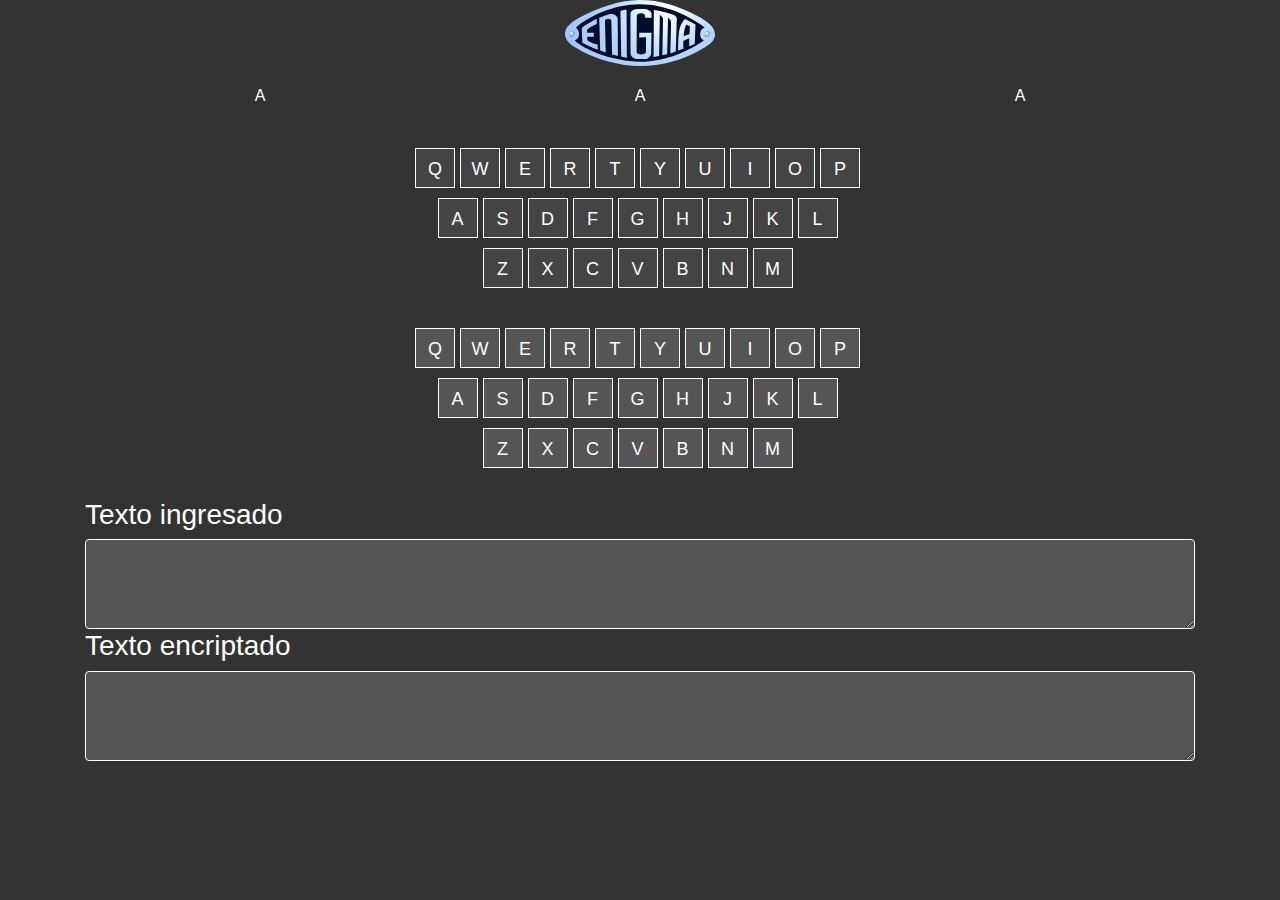
==== index.html @ 5b9cd6a6 ":rocket: Let's go" ====
<!DOCTYPE html>
<html lang="en">
<head>
    <meta charset="UTF-8">
    <meta name="viewport" content="width=device-width, initial-scale=1.0">
    <title>Máquina Enigma</title>
    <link rel="icon" type="image/x-icon" href="logo.svg">
    <link href="https://stackpath.bootstrapcdn.com/bootstrap/4.5.2/css/bootstrap.min.css" rel="stylesheet">
    <link href="style.css" rel="stylesheet">
</head>
<body>
    <div class="container">
        <!-- <h1 class="text-center">Máquina Enigma</h1> -->
        <img class = "centered-image" src="logo.svg" alt="Enigma Logo" style="width: 150px; height: auto;">
        <div class="row text-center">
            <div class="col-md-4">
                <div id="rotor3-char" class="mt-2">A</div>
            </div>
            <div class="col-md-4">
                <div id="rotor2-char" class="mt-2">A</div>
            </div>
            <div class="col-md-4">
                <div id="rotor1-char" class="mt-2">A</div>
            </div>
        </div>
        
        <div class="keyboard">
            <div class="row justify-content-center">
                <div class="lamp" id="lamp-Q">Q</div>
                <div class="lamp" id="lamp-W">W</div>
                <div class="lamp" id="lamp-E">E</div>
                <div class="lamp" id="lamp-R">R</div>
                <div class="lamp" id="lamp-T">T</div>
                <div class="lamp" id="lamp-Y">Y</div>
                <div class="lamp" id="lamp-U">U</div>
                <div class="lamp" id="lamp-I">I</div>
                <div class="lamp" id="lamp-O">O</div>
                <div class="lamp" id="lamp-P">P</div>
            </div>
            <div class="row justify-content-center">
                <div class="lamp" id="lamp-A">A</div>
                <div class="lamp" id="lamp-S">S</div>
                <div class="lamp" id="lamp-D">D</div>
                <div class="lamp" id="lamp-F">F</div>
                <div class="lamp" id="lamp-G">G</div>
                <div class="lamp" id="lamp-H">H</div>
                <div class="lamp" id="lamp-J">J</div>
                <div class="lamp" id="lamp-K">K</div>
                <div class="lamp" id="lamp-L">L</div>
            </div>
            <div class="row justify-content-center">
                <div class="lamp" id="lamp-Z">Z</div>
                <div class="lamp" id="lamp-X">X</div>
                <div class="lamp" id="lamp-C">C</div>
                <div class="lamp" id="lamp-V">V</div>
                <div class="lamp" id="lamp-B">B</div>
                <div class="lamp" id="lamp-N">N</div>
                <div class="lamp" id="lamp-M">M</div>
            </div>
        </div>

        <div class="keyboard">
            <div class="row justify-content-center">
                <div class="key" onclick="pressKey('Q')">Q</div>
                <div class="key" onclick="pressKey('W')">W</div>
                <div class="key" onclick="pressKey('E')">E</div>
                <div class="key" onclick="pressKey('R')">R</div>
                <div class="key" onclick="pressKey('T')">T</div>
                <div class="key" onclick="pressKey('Y')">Y</div>
                <div class="key" onclick="pressKey('U')">U</div>
                <div class="key" onclick="pressKey('I')">I</div>
                <div class="key" onclick="pressKey('O')">O</div>
                <div class="key" onclick="pressKey('P')">P</div>
            </div>
            <div class="row justify-content-center">
                <div class="key" onclick="pressKey('A')">A</div>
                <div class="key" onclick="pressKey('S')">S</div>
                <div class="key" onclick="pressKey('D')">D</div>
                <div class="key" onclick="pressKey('F')">F</div>
                <div class="key" onclick="pressKey('G')">G</div>
                <div class="key" onclick="pressKey('H')">H</div>
                <div class="key" onclick="pressKey('J')">J</div>
                <div class="key" onclick="pressKey('K')">K</div>
                <div class="key" onclick="pressKey('L')">L</div>
            </div>
            <div class="row justify-content-center">
                <div class="key" onclick="pressKey('Z')">Z</div>
                <div class="key" onclick="pressKey('X')">X</div>
                <div class="key" onclick="pressKey('C')">C</div>
                <div class="key" onclick="pressKey('V')">V</div>
                <div class="key" onclick="pressKey('B')">B</div>
                <div class="key" onclick="pressKey('N')">N</div>
                <div class="key" onclick="pressKey('M')">M</div>
            </div>
        </div>

        <h3>Texto ingresado</h2>
        <textarea id="input-text" class="form-control" rows="2" readonly></textarea>
        <h3>Texto encriptado</h2>
        <textarea id="output-text" class="form-control" rows="2" readonly></textarea>

    </div>

    <script src="https://code.jquery.com/jquery-3.5.1.slim.min.js"></script>
    <script src="https://cdn.jsdelivr.net/npm/@popperjs/core@2.5.4/dist/umd/popper.min.js"></script>
    <script src="https://stackpath.bootstrapcdn.com/bootstrap/4.5.2/js/bootstrap.min.js"></script>
    <script src="enigma.js"></script>
</body>
</html>
---- style.css ----
body {
    background-color: #333;
    color: #fff;
}
.keyboard {
    margin-top: 40px;
    margin-bottom: 30px;
}
.keyboard .row {
    margin-bottom: 10px;
}
.key, .lamp {
    width: 40px;
    height: 40px;
    border: 1px solid #fff;
    display: inline-block;
    line-height: 40px;
    text-align: center;
    font-size: 18px;
    cursor: pointer;
    background-color: #555;
    margin-right: 5px;
}
.lamp {
    background-color: #444;
}
.lamp.on {
    background-color: yellow;
}
#output-text {
    width: 100%;
    height: 90px;
    background-color: #555;
    color: #fff;
    padding: 10px;
    border: 1px solid #fff;
    overflow-y: auto;
}

#input-text {
    width: 100%;
    height: 90px;
    background-color: #555;
    color: #fff;
    padding: 10px;
    border: 1px solid #fff;
    overflow-y: auto;
}

.centered-image {
    display: block;
    margin-left: auto;
    margin-right: auto;
    margin-bottom: 10px;
    width: 50%; /* Puedes ajustar el tamaño según sea necesario */
}
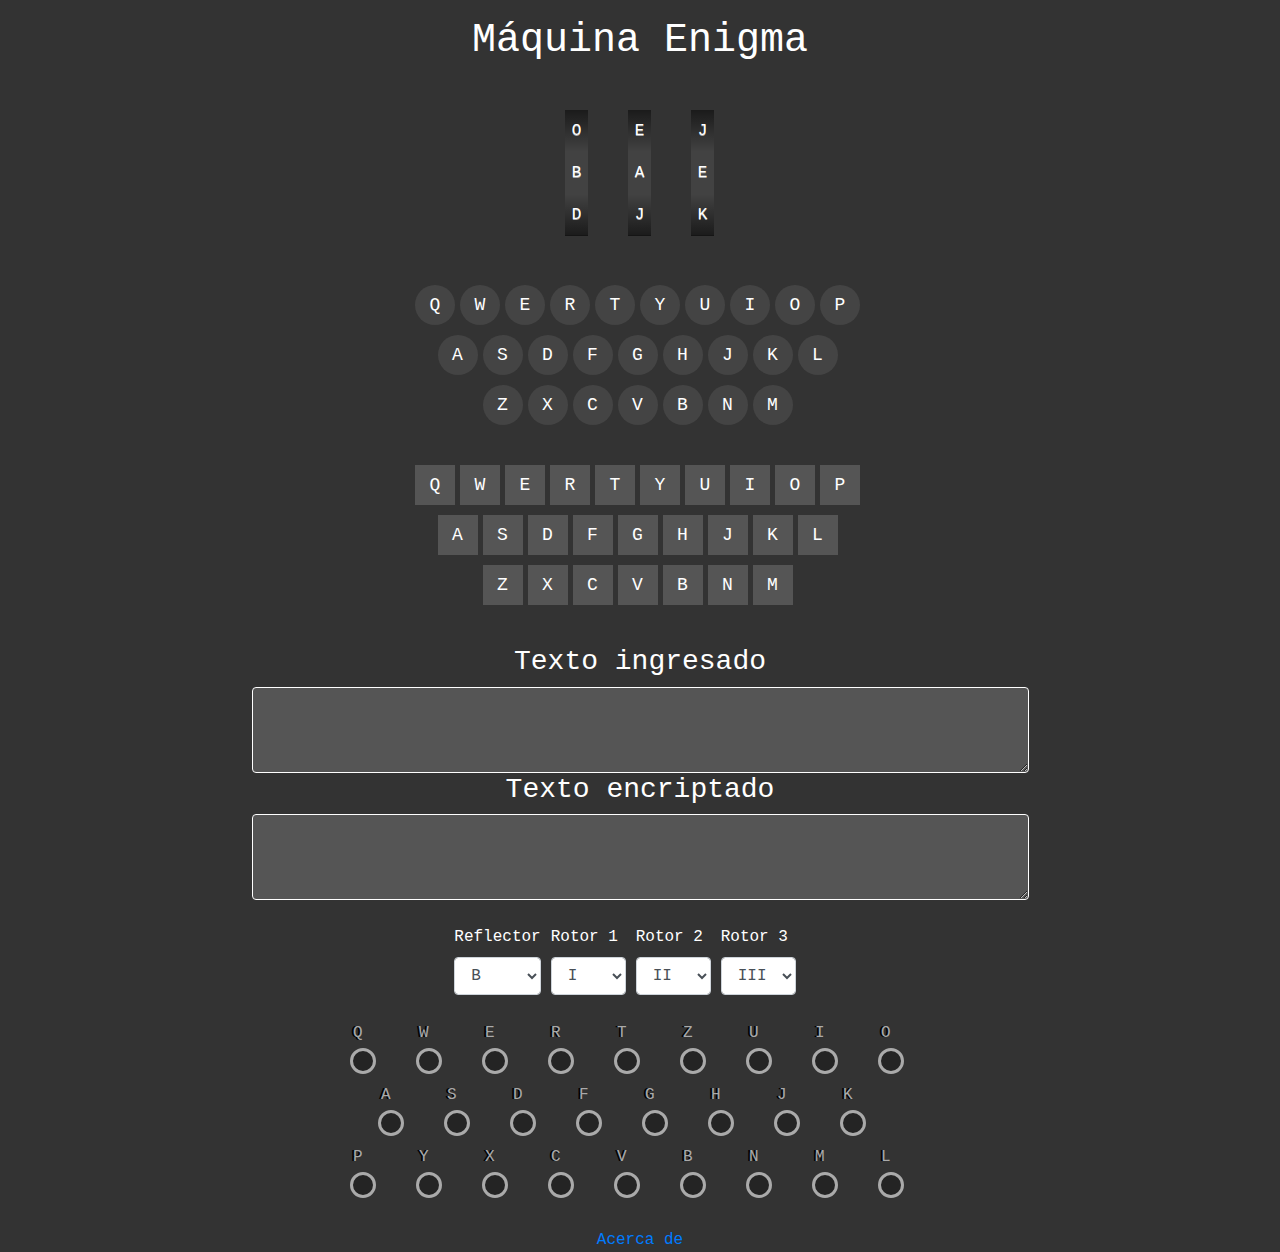
==== commit d45c0151: "Adjusted styles" ====
--- a/index.html
+++ b/index.html
@@ -9,22 +9,32 @@
     <link href="style.css" rel="stylesheet">
 </head>
 <body>
-    <div class="container">
-        <!-- <h1 class="text-center">Máquina Enigma</h1> -->
-        <img class = "centered-image" src="logo.svg" alt="Enigma Logo" style="width: 150px; height: auto;">
-        <div class="row text-center">
-            <div class="col-md-4">
-                <div id="rotor3-char" class="mt-2">A</div>
+    <div class="top-section container">
+        <h1>Máquina Enigma</h1>
+    </div>
+    
+    <div class="container main-content">
+        <div class="row text-center" id="rotors">
+            
+            <div class="rotor" id="rotor1">
+                <div class="letter nextLetter" id="rotor3-prev" onclick="changeRotorPosition(3,1);">B</div>
+                <div class="letter currentLetter" id="rotor3-char">A</div>
+                <div class="letter previousLetter" id="rotor3-next" onclick="changeRotorPosition(3,-1);">Z</div>
             </div>
-            <div class="col-md-4">
-                <div id="rotor2-char" class="mt-2">A</div>
+            <div class="rotor" id="rotor2">
+                <div class="letter nextLetter" id="rotor2-prev" onclick="changeRotorPosition(2,1);">B</div>
+                <div class="letter currentLetter" id="rotor2-char">A</div>
+                <div class="letter previousLetter" id="rotor2-next" onclick="changeRotorPosition(2,-1);">Z</div>
             </div>
-            <div class="col-md-4">
-                <div id="rotor1-char" class="mt-2">A</div>
-            </div>
+            <div class="rotor" id="rotor3">
+                <div class="letter nextLetter" id="rotor1-prev" onclick="changeRotorPosition(1,1);">B</div>
+                <div class="letter currentLetter" id="rotor1-char">A</div>
+                <div class="letter previousLetter" id="rotor1-next" onclick="changeRotorPosition(1,-1);">Z</div>
+            </div> 
+  
         </div>
         
-        <div class="keyboard">
+        <div class="lamps">
             <div class="row justify-content-center">
                 <div class="lamp" id="lamp-Q">Q</div>
                 <div class="lamp" id="lamp-W">W</div>
@@ -61,36 +71,40 @@
 
         <div class="keyboard">
             <div class="row justify-content-center">
-                <div class="key" onclick="pressKey('Q')">Q</div>
-                <div class="key" onclick="pressKey('W')">W</div>
-                <div class="key" onclick="pressKey('E')">E</div>
-                <div class="key" onclick="pressKey('R')">R</div>
-                <div class="key" onclick="pressKey('T')">T</div>
-                <div class="key" onclick="pressKey('Y')">Y</div>
-                <div class="key" onclick="pressKey('U')">U</div>
-                <div class="key" onclick="pressKey('I')">I</div>
-                <div class="key" onclick="pressKey('O')">O</div>
-                <div class="key" onclick="pressKey('P')">P</div>
+                <div class="key" id="key-Q" onclick="pressKey('Q')">Q</div>
+                <div class="key" id="key-W" onclick="pressKey('W')">W</div>
+                <div class="key" id="key-E" onclick="pressKey('E')">E</div>
+                <div class="key" id="key-R" onclick="pressKey('R')">R</div>
+                <div class="key" id="key-T" onclick="pressKey('T')">T</div>
+                <div class="key" id="key-Y" onclick="pressKey('Y')">Y</div>
+                <div class="key" id="key-U" onclick="pressKey('U')">U</div>
+                <div class="key" id="key-I" onclick="pressKey('I')">I</div>
+                <div class="key" id="key-O" onclick="pressKey('O')">O</div>
+                <div class="key" id="key-P" onclick="pressKey('P')">P</div>
+    
             </div>
             <div class="row justify-content-center">
-                <div class="key" onclick="pressKey('A')">A</div>
-                <div class="key" onclick="pressKey('S')">S</div>
-                <div class="key" onclick="pressKey('D')">D</div>
-                <div class="key" onclick="pressKey('F')">F</div>
-                <div class="key" onclick="pressKey('G')">G</div>
-                <div class="key" onclick="pressKey('H')">H</div>
-                <div class="key" onclick="pressKey('J')">J</div>
-                <div class="key" onclick="pressKey('K')">K</div>
-                <div class="key" onclick="pressKey('L')">L</div>
+                <div class="key" id="key-A" onclick="pressKey('A')">A</div>
+                <div class="key" id="key-S" onclick="pressKey('S')">S</div>
+                <div class="key" id="key-D" onclick="pressKey('D')">D</div>
+                <div class="key" id="key-F" onclick="pressKey('F')">F</div>
+                <div class="key" id="key-G" onclick="pressKey('G')">G</div>
+                <div class="key" id="key-H" onclick="pressKey('H')">H</div>
+                <div class="key" id="key-J" onclick="pressKey('J')">J</div>
+                <div class="key" id="key-K" onclick="pressKey('K')">K</div>
+                <div class="key" id="key-L" onclick="pressKey('L')">L</div>
+
             </div>
             <div class="row justify-content-center">
-                <div class="key" onclick="pressKey('Z')">Z</div>
-                <div class="key" onclick="pressKey('X')">X</div>
-                <div class="key" onclick="pressKey('C')">C</div>
-                <div class="key" onclick="pressKey('V')">V</div>
-                <div class="key" onclick="pressKey('B')">B</div>
-                <div class="key" onclick="pressKey('N')">N</div>
-                <div class="key" onclick="pressKey('M')">M</div>
+                <div class="key" id="key-Z" onclick="pressKey('Z')">Z</div>
+                <div class="key" id="key-X" onclick="pressKey('X')">X</div>
+                <div class="key" id="key-C" onclick="pressKey('C')">C</div>
+                <div class="key" id="key-V" onclick="pressKey('V')">V</div>
+                <div class="key" id="key-B" onclick="pressKey('B')">B</div>
+                <div class="key" id="key-N" onclick="pressKey('N')">N</div>
+                <div class="key" id="key-M" onclick="pressKey('M')">M</div>
+                
+
             </div>
         </div>
 
@@ -101,6 +115,80 @@
 
     </div>
 
+    <div class="rotor-selectors row">
+        <div class="rotor-wrapper">
+            <label for="reflector-sel">Reflector</label>
+            <select id="reflector-sel" class="form-control" onchange="changeReflector()">
+                <option value="B" selected="selected">B</option>
+                <option value="C">C</option>
+            </select>
+        </div>
+        <div class="rotor-wrapper">
+            <label for="rotor1-sel">Rotor 1</label>
+            <select id="rotor1-sel" class="form-control" onchange="changeRotor(1)">
+                <option value="I" selected="selected">I</option>
+                <option value="II">II</option>
+                <option value="III">III</option>
+                <option value="IV">IV</option>
+                <option value="V">V</option>
+            </select>
+        </div>
+        <div class="rotor-wrapper">
+            <label for="rotor2-sel">Rotor 2</label>
+            <select id="rotor2-sel" class="form-control" onchange="changeRotor(2)">
+                <option value="I">I</option>
+                <option value="II" selected="selected">II</option>
+                <option value="III">III</option>
+                <option value="IV">IV</option>
+                <option value="V">V</option>
+            </select>
+        </div>
+        <div class="rotor-wrapper">
+            <label for="rotor3-sel">Rotor 3</label>
+            <select id="rotor3-sel" class="form-control" onchange="changeRotor(3)">
+                <option value="I">I</option>
+                <option value="II">II</option>
+                <option value="III" selected="selected">III</option>
+                <option value="IV">IV</option>
+                <option value="V">V</option>
+            </select>
+        </div>
+    </div>
+
+    <div id="plugboard">
+        <div class="plug" onclick="plug(this);">Q</div>
+        <div class="plug" onclick="plug(this);">W</div>
+        <div class="plug" onclick="plug(this);">E</div>
+        <div class="plug" onclick="plug(this);">R</div>
+        <div class="plug" onclick="plug(this);">T</div>
+        <div class="plug" onclick="plug(this);">Z</div>
+        <div class="plug" onclick="plug(this);">U</div>
+        <div class="plug" onclick="plug(this);">I</div>
+        <div class="plug" onclick="plug(this);">O</div>
+        <div class="plug" style="clear: left; margin-left:48px;" onclick="plug(this);">A</div>
+        <div class="plug" onclick="plug(this);">S</div>
+        <div class="plug" onclick="plug(this);">D</div>
+        <div class="plug" onclick="plug(this);">F</div>
+        <div class="plug" onclick="plug(this);">G</div>
+        <div class="plug" onclick="plug(this);">H</div>
+        <div class="plug" onclick="plug(this);">J</div>
+        <div class="plug" onclick="plug(this);">K</div>
+        <div class="plug" style="clear: left;" onclick="plug(this);">P</div>
+        <div class="plug" onclick="plug(this);">Y</div>
+        <div class="plug" onclick="plug(this);">X</div>
+        <div class="plug" onclick="plug(this);">C</div>
+        <div class="plug" onclick="plug(this);">V</div>
+        <div class="plug" onclick="plug(this);">B</div>
+        <div class="plug" onclick="plug(this);">N</div>
+        <div class="plug" onclick="plug(this);">M</div>
+        <div class="plug" onclick="plug(this);">L</div>
+      </div>
+      <div class="container text-center">
+        <br><br><a href="about.html">Acerca de</a>
+      </div>
+
+      
+
     <script src="https://code.jquery.com/jquery-3.5.1.slim.min.js"></script>
     <script src="https://cdn.jsdelivr.net/npm/@popperjs/core@2.5.4/dist/umd/popper.min.js"></script>
     <script src="https://stackpath.bootstrapcdn.com/bootstrap/4.5.2/js/bootstrap.min.js"></script>
--- a/style.css
+++ b/style.css
@@ -1,9 +1,38 @@
 body {
     background-color: #333;
     color: #fff;
+    height: 100vh;
+    /*typewriter font*/
+    font-family: 'VT323', monospace;
 }
+
+.main-content {
+    display: flex;
+    flex-direction: column;
+    align-items: center;
+    justify-content: center;
+    height: 90%;
+}
+
+.top-section {
+    display: flex;
+    flex-direction: column;
+    align-items: center;
+    justify-content: center;
+    height: 10%;
+}
+
+.lamps {
+    margin-top: 30px;
+}
+.lamps .row {
+    margin-bottom: 10px;
+}
+
+
 .keyboard {
-    margin-top: 40px;
+    user-select: none;
+    margin-top: 30px;
     margin-bottom: 30px;
 }
 .keyboard .row {
@@ -12,7 +41,6 @@
 .key, .lamp {
     width: 40px;
     height: 40px;
-    border: 1px solid #fff;
     display: inline-block;
     line-height: 40px;
     text-align: center;
@@ -22,13 +50,79 @@
     margin-right: 5px;
 }
 .lamp {
+    border-radius: 50%;
     background-color: #444;
 }
+
+.key.pressed {
+    background-color: #424242; /* Color oscuro al presionar */
+}
+
+.rotor {
+    float: left;
+    margin: 0px 20px;
+    width: 23px;
+    height: 125px;
+    background: rgb(66, 66, 66);
+    color: white;
+}
+
+#rotors {
+    padding: 20px;
+    margin: 0px auto;
+    width: 230px;
+    cursor: pointer;
+    user-select: none;
+}
+
+.letter {
+    text-align: center;
+    font-size: 12pt;
+    padding-top: 9px;
+    padding-bottom: 9px;
+    text-shadow: 0px 1px #AAAAAA;
+    box-sizing: border-box;
+}
+
+.nextLetter {
+    background-color: rgba(0,0,0,0.6);
+    background: linear-gradient(to bottom, rgba(0,0,0,0.6) 0%,rgba(0,0,0,0) 100%);
+}
+
+.previousLetter {
+    background-color: rgba(0,0,0,0.6);
+    background: linear-gradient(to bottom, rgba(0,0,0,0) 0%,rgba(0,0,0,0.6) 100%);
+}
+
+.previousLetter:hover {
+    background-color: rgba(0,0,0,0.8);
+    background: linear-gradient(to bottom, rgba(66, 66, 66, 0.8) 0%,rgba(46, 46, 46, 0.8) 100%);
+}
+
+.nextLetter:hover {
+    background-color: rgba(0,0,0,0.8);
+    background: linear-gradient(to bottom, rgba(46, 46, 46, 0.8) 0%,rgba(66, 66, 66, 0.8) 100%);
+
+}
+
+.rotor-container {
+    display: flex;
+    flex-direction: column;
+    align-items: center;
+}
+
+
 .lamp.on {
-    background-color: yellow;
+    /* border-bottom: 3px solid yellow;
+    color: yellow; */
+    box-shadow: 0 0 10px 5px rgb(255, 251, 33); /* Sombra de luz */
+    background-color: rgb(255, 251, 33);
+    font-weight: bold;
+    color: #000;
+    
 }
 #output-text {
-    width: 100%;
+    width: 70%;
     height: 90px;
     background-color: #555;
     color: #fff;
@@ -38,7 +132,7 @@
 }
 
 #input-text {
-    width: 100%;
+    width: 70%;
     height: 90px;
     background-color: #555;
     color: #fff;
@@ -51,6 +145,46 @@
     display: block;
     margin-left: auto;
     margin-right: auto;
-    margin-bottom: 10px;
     width: 50%; /* Puedes ajustar el tamaño según sea necesario */
-}+}
+
+.rotor-selectors {
+    width: 100%;
+    display: flex;
+    justify-content: center;
+    align-items: center;
+    margin-top: 20px;
+}
+
+.rotor-wrapper {
+    justify-content: center;
+    align-items: center;
+    margin: 5px;
+}
+
+#plugboard {
+    clear: both;
+    margin: auto;
+    padding: 30px 30px;
+    width: 680px;
+    height: 180px;
+  }
+
+.plug {
+    cursor: pointer;
+    color: rgba(0,0,0,0);
+    float: left;
+    border: 3px #AAAAAA solid;
+    width: 26px;
+    height: 26px;
+    margin: 18px 20px;
+    border-radius: 50%;
+    background: #242424;
+    text-shadow: 0px -30px #AAAAAA, -2px -30px #000000;
+}
+
+.plug.selected {
+    background: #FFD700;
+    color: #FFD700;
+    text-shadow: 0px -30px #FFD700, -2px -30px #000000;
+}
